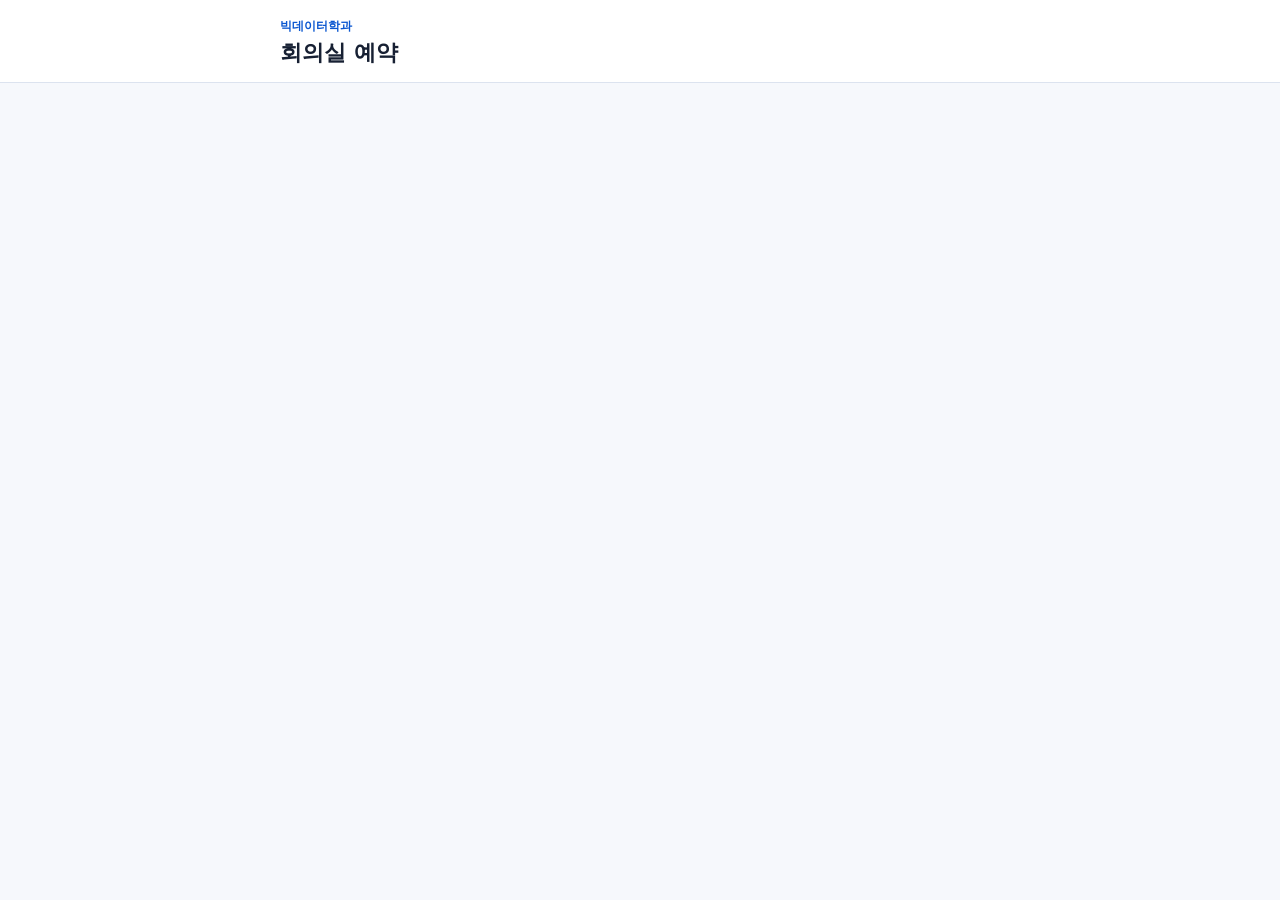
==== room.html @ 7491aed7 "Build GitHub Pages meeting room reservation app" ====
<!doctype html>
<html lang="ko"><head><meta charset="utf-8"><meta name="viewport" content="width=device-width,initial-scale=1,viewport-fit=cover"><meta name="theme-color" content="#0b57d0"><title>회의실 예약</title><link rel="stylesheet" href="css/style.css"></head><body><div id="app"></div><script type="module" src="js/app.js"></script></body></html>
---- css/style.css ----
:root{font-family:system-ui,-apple-system,"Noto Sans KR",sans-serif;color:#172033;background:#f6f8fc;--blue:#0b57d0;--line:#dce3ef;--muted:#6b7280}*{box-sizing:border-box}body{margin:0;background:#f6f8fc}button,input,select,textarea{font:inherit}button{cursor:pointer}.top{background:#fff;border-bottom:1px solid var(--line);position:sticky;top:0;z-index:2}.topin,.main,.navin{max-width:720px;margin:auto}.topin{padding:18px 20px 14px}.eyebrow{font-size:12px;color:var(--blue);font-weight:700}.brand{font-size:22px;font-weight:800;margin-top:3px}.main{padding:18px 16px 100px}.card{background:#fff;border:1px solid var(--line);border-radius:18px;padding:18px;margin-bottom:14px;box-shadow:0 3px 14px #1a4a7a0a}.hero{background:linear-gradient(135deg,#0b57d0,#4e8df7);color:#fff;border:0}.hero h1{margin:0 0 7px;font-size:24px}.hero p{margin:0;opacity:.9}.datebar{display:flex;gap:8px;overflow:auto;margin-bottom:14px}.datebtn,.roombtn{border:1px solid var(--line);background:#fff;border-radius:12px;padding:10px 12px;white-space:nowrap}.datebtn.active,.roombtn.active{background:#e8f0fe;border-color:#8ab4f8;color:var(--blue);font-weight:700}.roomgrid{display:grid;grid-template-columns:repeat(2,1fr);gap:10px}.roomcard{border:1px solid var(--line);border-radius:14px;padding:14px;background:#fff}.roomcard.primary{border:2px solid var(--blue)}.roomtitle{font-size:18px;font-weight:800}.tag{display:inline-block;font-size:12px;background:#eef3fb;color:#52657e;border-radius:999px;padding:4px 8px;margin-top:7px}.schedule{margin-top:12px}.slot{display:flex;gap:10px;border-top:1px solid #edf0f5;padding:11px 0}.slot:first-child{border-top:0}.time{width:92px;color:#596579;font-size:13px}.free{color:#188038;font-weight:700}.busy{color:#b3261e}.field{margin:12px 0}.field label{display:block;font-size:13px;font-weight:700;margin-bottom:6px}.field input,.field select,.field textarea{width:100%;border:1px solid #cbd5e1;border-radius:10px;padding:11px 12px;background:#fff}.field textarea{min-height:70px;resize:vertical}.twocol{display:grid;grid-template-columns:1fr 1fr;gap:10px}.primarybtn{width:100%;border:0;background:var(--blue);color:white;border-radius:12px;padding:13px;font-weight:800}.secondary{border:1px solid var(--line);background:#fff;border-radius:10px;padding:10px 12px}.notice{padding:12px;border-radius:10px;background:#fff8e1;color:#6b4e00;font-size:13px}.nav{position:fixed;bottom:0;left:0;right:0;background:#fff;border-top:1px solid var(--line);padding-bottom:env(safe-area-inset-bottom);z-index:3}.navin{display:grid;grid-template-columns:repeat(3,1fr)}.nav button{border:0;background:transparent;padding:12px 4px;color:#758195}.nav button.active{color:var(--blue);font-weight:800}.empty{color:var(--muted);padding:15px 0;text-align:center}.result{background:#edf7ed;border:1px solid #b7dfb9;border-radius:12px;padding:14px}.danger{color:#b3261e}.small{font-size:13px;color:var(--muted)}@media(min-width:700px){.main{padding-top:26px}.topin{padding-left:0;padding-right:0}}
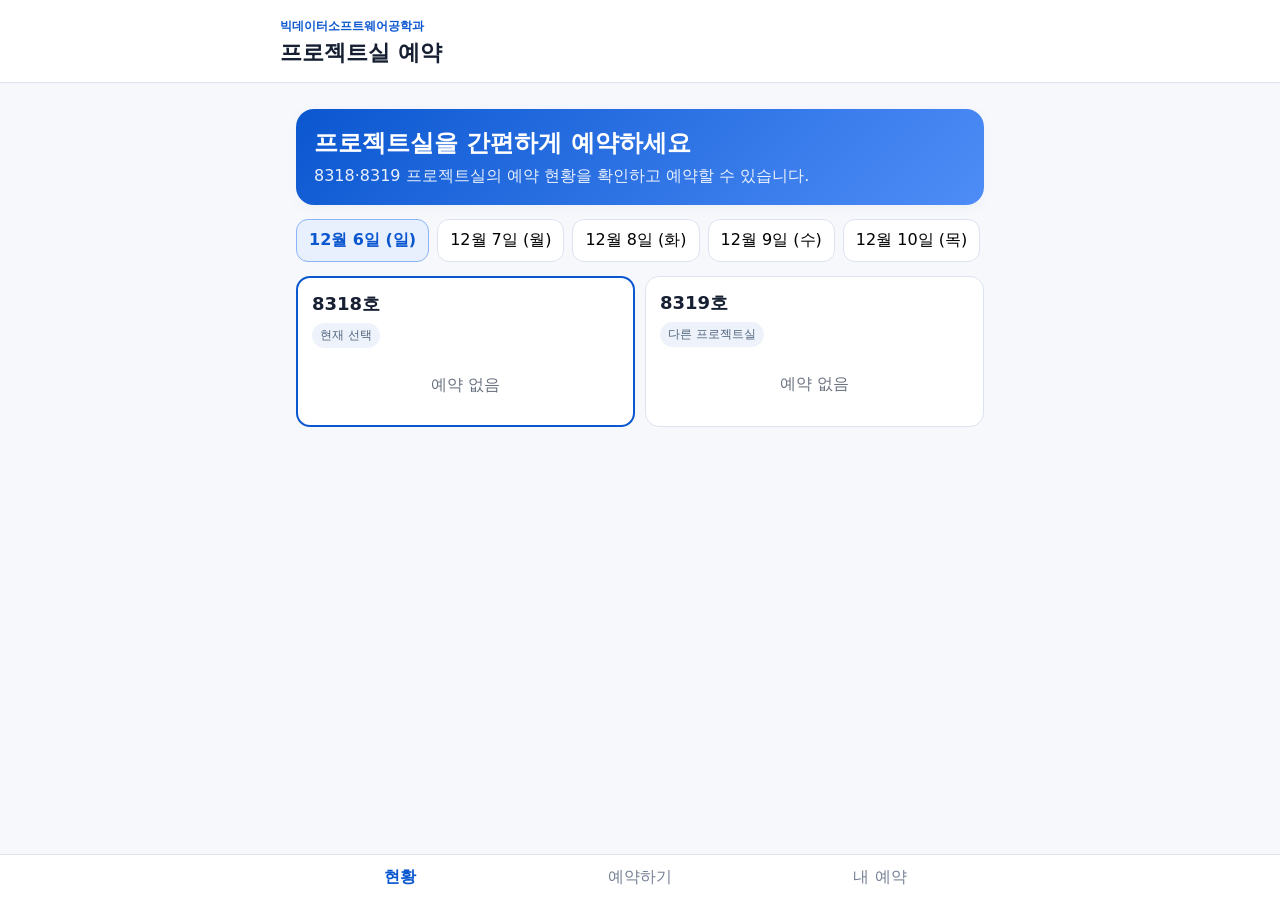
==== commit 738ff403: "Rename meeting rooms to project rooms" ====
--- a/room.html
+++ b/room.html
@@ -1,2 +1,2 @@
 <!doctype html>
-<html lang="ko"><head><meta charset="utf-8"><meta name="viewport" content="width=device-width,initial-scale=1,viewport-fit=cover"><meta name="theme-color" content="#0b57d0"><title>회의실 예약</title><link rel="stylesheet" href="css/style.css"></head><body><div id="app"></div><script type="module" src="js/app.js"></script></body></html>
+<html lang="ko"><head><meta charset="utf-8"><meta name="viewport" content="width=device-width,initial-scale=1,viewport-fit=cover"><meta name="theme-color" content="#0b57d0"><title>프로젝트실 예약</title><link rel="stylesheet" href="css/style.css"></head><body><div id="app"></div><script type="module" src="js/app.js"></script></body></html>
--- a/css/style.css
+++ b/css/style.css
@@ -1 +1,4 @@
 :root{font-family:system-ui,-apple-system,"Noto Sans KR",sans-serif;color:#172033;background:#f6f8fc;--blue:#0b57d0;--line:#dce3ef;--muted:#6b7280}*{box-sizing:border-box}body{margin:0;background:#f6f8fc}button,input,select,textarea{font:inherit}button{cursor:pointer}.top{background:#fff;border-bottom:1px solid var(--line);position:sticky;top:0;z-index:2}.topin,.main,.navin{max-width:720px;margin:auto}.topin{padding:18px 20px 14px}.eyebrow{font-size:12px;color:var(--blue);font-weight:700}.brand{font-size:22px;font-weight:800;margin-top:3px}.main{padding:18px 16px 100px}.card{background:#fff;border:1px solid var(--line);border-radius:18px;padding:18px;margin-bottom:14px;box-shadow:0 3px 14px #1a4a7a0a}.hero{background:linear-gradient(135deg,#0b57d0,#4e8df7);color:#fff;border:0}.hero h1{margin:0 0 7px;font-size:24px}.hero p{margin:0;opacity:.9}.datebar{display:flex;gap:8px;overflow:auto;margin-bottom:14px}.datebtn,.roombtn{border:1px solid var(--line);background:#fff;border-radius:12px;padding:10px 12px;white-space:nowrap}.datebtn.active,.roombtn.active{background:#e8f0fe;border-color:#8ab4f8;color:var(--blue);font-weight:700}.roomgrid{display:grid;grid-template-columns:repeat(2,1fr);gap:10px}.roomcard{border:1px solid var(--line);border-radius:14px;padding:14px;background:#fff}.roomcard.primary{border:2px solid var(--blue)}.roomtitle{font-size:18px;font-weight:800}.tag{display:inline-block;font-size:12px;background:#eef3fb;color:#52657e;border-radius:999px;padding:4px 8px;margin-top:7px}.schedule{margin-top:12px}.slot{display:flex;gap:10px;border-top:1px solid #edf0f5;padding:11px 0}.slot:first-child{border-top:0}.time{width:92px;color:#596579;font-size:13px}.free{color:#188038;font-weight:700}.busy{color:#b3261e}.field{margin:12px 0}.field label{display:block;font-size:13px;font-weight:700;margin-bottom:6px}.field input,.field select,.field textarea{width:100%;border:1px solid #cbd5e1;border-radius:10px;padding:11px 12px;background:#fff}.field textarea{min-height:70px;resize:vertical}.twocol{display:grid;grid-template-columns:1fr 1fr;gap:10px}.primarybtn{width:100%;border:0;background:var(--blue);color:white;border-radius:12px;padding:13px;font-weight:800}.secondary{border:1px solid var(--line);background:#fff;border-radius:10px;padding:10px 12px}.notice{padding:12px;border-radius:10px;background:#fff8e1;color:#6b4e00;font-size:13px}.nav{position:fixed;bottom:0;left:0;right:0;background:#fff;border-top:1px solid var(--line);padding-bottom:env(safe-area-inset-bottom);z-index:3}.navin{display:grid;grid-template-columns:repeat(3,1fr)}.nav button{border:0;background:transparent;padding:12px 4px;color:#758195}.nav button.active{color:var(--blue);font-weight:800}.empty{color:var(--muted);padding:15px 0;text-align:center}.result{background:#edf7ed;border:1px solid #b7dfb9;border-radius:12px;padding:14px}.danger{color:#b3261e}.small{font-size:13px;color:var(--muted)}@media(min-width:700px){.main{padding-top:26px}.topin{padding-left:0;padding-right:0}}
+:root{--room-card-cursor:pointer}
+.roomcard{cursor:var(--room-card-cursor);transition:transform .15s,box-shadow .15s}
+.roomcard:hover,.roomcard:focus-visible{transform:translateY(-2px);box-shadow:0 6px 18px #1a4a7a18;outline:none}
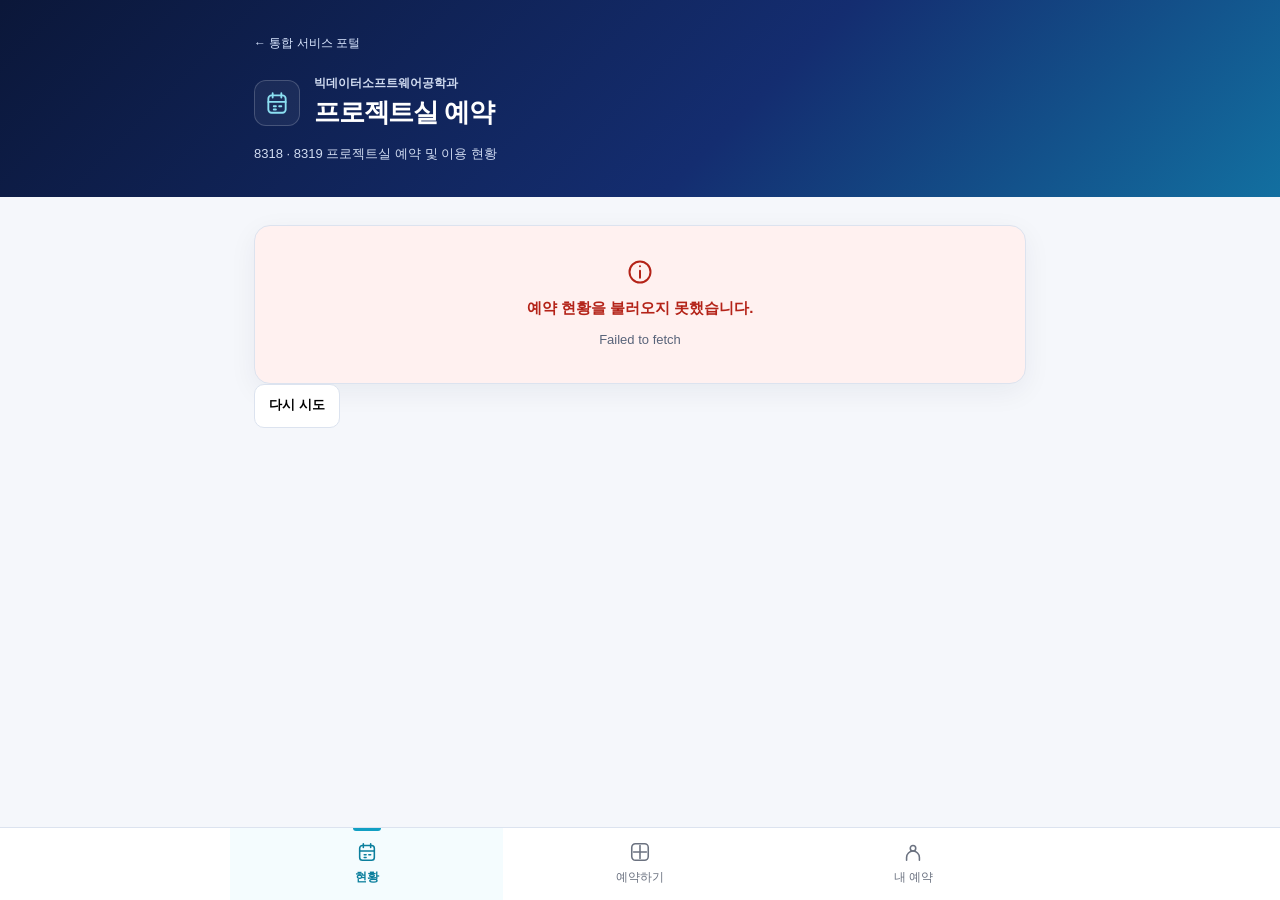
==== commit 26d5daad: "Unify Room design with department portal and Apply" ====
--- a/room.html
+++ b/room.html
@@ -1,2 +1,2 @@
 <!doctype html>
-<html lang="ko"><head><meta charset="utf-8"><meta name="viewport" content="width=device-width,initial-scale=1,viewport-fit=cover"><meta name="theme-color" content="#0b57d0"><title>프로젝트실 예약</title><link rel="stylesheet" href="css/style.css"></head><body><div id="app"></div><script type="module" src="js/app.js"></script></body></html>
+<html lang="ko"><head><meta charset="utf-8"><meta name="viewport" content="width=device-width,initial-scale=1,viewport-fit=cover"><meta name="theme-color" content="#0b1739"><title>프로젝트실 예약</title><link rel="stylesheet" href="css/style.css?v=20261003"></head><body><div id="app"></div><script type="module" src="js/app.js?v=20261003"></script></body></html>
--- a/css/style.css
+++ b/css/style.css
@@ -1,4 +1,150 @@
-:root{font-family:system-ui,-apple-system,"Noto Sans KR",sans-serif;color:#172033;background:#f6f8fc;--blue:#0b57d0;--line:#dce3ef;--muted:#6b7280}*{box-sizing:border-box}body{margin:0;background:#f6f8fc}button,input,select,textarea{font:inherit}button{cursor:pointer}.top{background:#fff;border-bottom:1px solid var(--line);position:sticky;top:0;z-index:2}.topin,.main,.navin{max-width:720px;margin:auto}.topin{padding:18px 20px 14px}.eyebrow{font-size:12px;color:var(--blue);font-weight:700}.brand{font-size:22px;font-weight:800;margin-top:3px}.main{padding:18px 16px 100px}.card{background:#fff;border:1px solid var(--line);border-radius:18px;padding:18px;margin-bottom:14px;box-shadow:0 3px 14px #1a4a7a0a}.hero{background:linear-gradient(135deg,#0b57d0,#4e8df7);color:#fff;border:0}.hero h1{margin:0 0 7px;font-size:24px}.hero p{margin:0;opacity:.9}.datebar{display:flex;gap:8px;overflow:auto;margin-bottom:14px}.datebtn,.roombtn{border:1px solid var(--line);background:#fff;border-radius:12px;padding:10px 12px;white-space:nowrap}.datebtn.active,.roombtn.active{background:#e8f0fe;border-color:#8ab4f8;color:var(--blue);font-weight:700}.roomgrid{display:grid;grid-template-columns:repeat(2,1fr);gap:10px}.roomcard{border:1px solid var(--line);border-radius:14px;padding:14px;background:#fff}.roomcard.primary{border:2px solid var(--blue)}.roomtitle{font-size:18px;font-weight:800}.tag{display:inline-block;font-size:12px;background:#eef3fb;color:#52657e;border-radius:999px;padding:4px 8px;margin-top:7px}.schedule{margin-top:12px}.slot{display:flex;gap:10px;border-top:1px solid #edf0f5;padding:11px 0}.slot:first-child{border-top:0}.time{width:92px;color:#596579;font-size:13px}.free{color:#188038;font-weight:700}.busy{color:#b3261e}.field{margin:12px 0}.field label{display:block;font-size:13px;font-weight:700;margin-bottom:6px}.field input,.field select,.field textarea{width:100%;border:1px solid #cbd5e1;border-radius:10px;padding:11px 12px;background:#fff}.field textarea{min-height:70px;resize:vertical}.twocol{display:grid;grid-template-columns:1fr 1fr;gap:10px}.primarybtn{width:100%;border:0;background:var(--blue);color:white;border-radius:12px;padding:13px;font-weight:800}.secondary{border:1px solid var(--line);background:#fff;border-radius:10px;padding:10px 12px}.notice{padding:12px;border-radius:10px;background:#fff8e1;color:#6b4e00;font-size:13px}.nav{position:fixed;bottom:0;left:0;right:0;background:#fff;border-top:1px solid var(--line);padding-bottom:env(safe-area-inset-bottom);z-index:3}.navin{display:grid;grid-template-columns:repeat(3,1fr)}.nav button{border:0;background:transparent;padding:12px 4px;color:#758195}.nav button.active{color:var(--blue);font-weight:800}.empty{color:var(--muted);padding:15px 0;text-align:center}.result{background:#edf7ed;border:1px solid #b7dfb9;border-radius:12px;padding:14px}.danger{color:#b3261e}.small{font-size:13px;color:var(--muted)}@media(min-width:700px){.main{padding-top:26px}.topin{padding-left:0;padding-right:0}}
-:root{--room-card-cursor:pointer}
-.roomcard{cursor:var(--room-card-cursor);transition:transform .15s,box-shadow .15s}
-.roomcard:hover,.roomcard:focus-visible{transform:translateY(-2px);box-shadow:0 6px 18px #1a4a7a18;outline:none}
+/* 1. Design Tokens */
+:root {
+  --color-primary: #142d70;
+  --color-primary-dark: #0b1739;
+  --color-room: #119fc3;
+  --color-room-dark: #0b7f9d;
+  --color-room-soft: #e9f8fb;
+  --color-accent: #1ba7d4;
+  --color-background: #f5f7fb;
+  --color-surface: #fff;
+  --color-border: #dce3ef;
+  --color-text: #111c35;
+  --color-text-secondary: #59647a;
+  --color-text-muted: #6b7280;
+  --color-success: #157347;
+  --color-success-soft: #edf8f2;
+  --color-danger: #b42318;
+  --color-danger-soft: #fff1f0;
+  --color-warning: #946200;
+  --color-warning-soft: #fff8e6;
+  --shadow: 0 8px 28px rgba(16,42,67,.06);
+  font-family: Pretendard, 'Noto Sans KR', -apple-system, BlinkMacSystemFont, 'Segoe UI', sans-serif;
+  color: var(--color-text);
+  background: var(--color-background);
+}
+/* 2. Reset */
+* { box-sizing: border-box; }
+body { margin: 0; font-size: 15px; line-height: 1.6; }
+button, input, select, textarea { font: inherit; }
+button, a { -webkit-tap-highlight-color: transparent; }
+button { cursor: pointer; }
+h1, h2, p { margin: 0; }
+h2 { font-size: 20px; line-height: 1.4; letter-spacing: -.04em; }
+svg { width: 22px; height: 22px; flex-shrink: 0; }
+/* 3. Layout */
+.topin, .main, .navin { max-width: 820px; margin: auto; }
+.main { padding: 22px 16px calc(108px + env(safe-area-inset-bottom)); }
+.card, .roomcard, .state-card { background: var(--color-surface); border: 1px solid var(--color-border); border-radius: 16px; box-shadow: var(--shadow); }
+.card { padding: 22px; margin-bottom: 18px; }
+.card > h2 { margin-bottom: 6px; }
+.section-heading { display: flex; justify-content: space-between; align-items: center; gap: 12px; margin: 24px 0 14px; }
+/* 4. Header */
+.top { background: linear-gradient(135deg,#0b1739 0%,#142d70 58%,#119fc3 130%); color: #fff; }
+.topin { padding: 18px 18px 28px; }
+.portal-link { display: inline-flex; align-items: center; min-height: 44px; color: #dae7ff; text-decoration: none; font-size: 12px; margin-bottom: 8px; }
+.portal-link:hover { color: #fff; }
+.brand-row { display: flex; gap: 14px; align-items: center; }
+.brand-icon { display: grid; place-items: center; width: 46px; height: 46px; border: 1px solid #ffffff30; border-radius: 12px; background: #ffffff0d; color: #8ce0f2; }
+.brand-icon svg { width: 26px; height: 26px; }
+.eyebrow { font-size: 12px; font-weight: 700; color: #d1dcf1; }
+.brand { font-size: 26px; font-weight: 800; letter-spacing: -.045em; line-height: 1.5; }
+.header-description { font-size: 13px; color: #d1dcf1; margin-top: 12px; }
+/* 5. Hero */
+.hero { background: #fff; border-left: 3px solid var(--color-room); padding: 20px; }
+.section-eyebrow { color: var(--color-room-dark); font-size: 11px; font-weight: 800; letter-spacing: .13em; margin-bottom: 7px; }
+.hero h2 { font-size: 21px; }
+.hero p { font-size: 14px; color: var(--color-text-secondary); margin-top: 8px; }
+.badges { display: flex; flex-wrap: wrap; gap: 7px; margin-top: 14px; }
+.badges span { font-size: 11px; font-weight: 700; background: var(--color-background); color: var(--color-text-secondary); border-radius: 6px; padding: 4px 8px; }
+/* 6. Date Selector */
+.datebar { display: flex; gap: 8px; overflow-x: auto; scrollbar-width: none; margin-bottom: 16px; padding: 3px 2px 6px; }
+.datebar::-webkit-scrollbar { display: none; }
+.datebtn, .roombtn { min-height: 48px; flex-shrink: 0; border: 1px solid var(--color-border); background: #fff; color: var(--color-text-secondary); border-radius: 11px; padding: 10px 14px; white-space: nowrap; font-size: 14px; }
+.datebtn.active, .roombtn.active { background: var(--color-room-soft); border-color: var(--color-room); color: var(--color-room-dark); font-weight: 800; box-shadow: inset 0 0 0 1px var(--color-room); }
+.datebtn small { display: block; font-size: 10px; }
+/* 7. Room Cards */
+.roomgrid { display: grid; grid-template-columns: minmax(0,1fr); gap: 14px; }
+.roomcard { width: 100%; text-align: left; padding: 20px; color: var(--color-text); min-width: 0; transition: border-color .15s, box-shadow .15s; }
+.roomcard.primary { border-color: var(--color-room); background: linear-gradient(#f4fcfe,#fff 100px); }
+.roomcard:hover { border-color: var(--color-room); box-shadow: 0 8px 28px #119fc319; }
+.roomtitle { display: flex; align-items: center; gap: 12px; font-size: 26px; font-weight: 800; line-height: 1.2; }
+.roomtitle svg { color: var(--color-room-dark); width: 26px; height: 26px; }
+.roomtitle small { display: block; font-size: 12px; font-weight: 600; color: var(--color-text-secondary); margin-top: 5px; }
+.tag { display: inline-block; font-size: 11px; font-weight: 700; background: var(--color-background); color: var(--color-text-secondary); border-radius: 6px; padding: 4px 8px; margin-top: 12px; }
+.primary .tag { background: var(--color-room-soft); color: var(--color-room-dark); }
+/* 8. Schedule */
+.schedule { margin-top: 16px; }
+.slot { display: grid; grid-template-columns: 108px minmax(0,1fr); align-items: start; gap: 12px; border-top: 1px solid var(--color-border); padding: 14px 0; }
+.time { font-size: 13px; color: var(--color-text-secondary); white-space: nowrap; font-variant-numeric: tabular-nums; }
+.reservation-name { font-size: 15px; font-weight: 750; overflow-wrap: anywhere; }
+.purpose { display: block; font-size: 12px; font-weight: 400; color: var(--color-text-secondary); margin-top: 3px; overflow-wrap: anywhere; }
+.free { color: var(--color-success); }
+.busy { color: var(--color-text-secondary); }
+/* 9. Forms */
+.field { margin: 18px 0; min-width: 0; }
+.field label { display: block; font-size: 13px; font-weight: 750; margin-bottom: 7px; }
+.field input, .field select, .field textarea { display: block; width: 100%; min-width: 0; min-height: 52px; border: 1px solid var(--color-border); border-radius: 10px; padding: 12px; background: #fff; color: var(--color-text); font-size: 16px; }
+.field textarea { min-height: 92px; resize: vertical; }
+.field input::placeholder, .field textarea::placeholder { color: var(--color-text-muted); }
+.field .datebar { margin: 0; }
+.roombtn { flex: 1; }
+.twocol { display: grid; grid-template-columns: minmax(0,1fr); gap: 0; }
+label.small { display: flex; align-items: center; gap: 9px; min-height: 44px; }
+input[type=checkbox] { width: 20px; height: 20px; accent-color: var(--color-primary); }
+form > p { margin-top: 16px; }
+/* 10. Buttons */
+.primarybtn { width: 100%; min-height: 52px; border: 0; background: var(--color-primary); color: #fff; border-radius: 10px; padding: 12px 16px; font-weight: 750; }
+.primarybtn:hover { background: var(--color-primary-dark); }
+button:disabled { opacity: .55; cursor: wait; }
+.secondary { min-height: 44px; border: 1px solid var(--color-border); background: #fff; border-radius: 10px; padding: 10px 14px; font-size: 13px; font-weight: 700; }
+.secondary.danger { color: var(--color-danger); border-color: #e8b9b5; }
+.secondary.danger:hover { background: var(--color-danger-soft); }
+/* 11. States */
+.state-card { text-align: center; padding: 32px 20px; display: grid; justify-items: center; gap: 10px; }
+.state-card svg { color: var(--color-room-dark); width: 28px; height: 28px; }
+.state-card p { font-size: 13px; color: var(--color-text-secondary); }
+.state-card.error { background: var(--color-danger-soft); color: var(--color-danger); }
+.state-card.error svg { color: var(--color-danger); }
+.empty { text-align: center; padding: 24px 0; color: var(--color-text-secondary); }
+.empty strong, .empty span { display: block; font-size: 13px; }
+.empty span { font-size: 12px; margin-top: 4px; }
+.spinner { width: 26px; height: 26px; border: 3px solid var(--color-border); border-top-color: var(--color-room-dark); border-radius: 50%; animation: spin .8s linear infinite; }
+@keyframes spin { to { transform: rotate(360deg); } }
+.result { background: var(--color-success-soft); border: 1px solid #b7dfc7; border-radius: 12px; padding: 18px; color: var(--color-success); }
+.result p { margin-top: 8px; overflow-wrap: anywhere; }
+.danger { color: var(--color-danger); }
+.small { font-size: 13px; color: var(--color-text-secondary); }
+#bookResult, #mineResult { margin-top: 18px; }
+#mineResult .card { box-shadow: none; padding: 18px; }
+#mineResult p { margin: 10px 0; overflow-wrap: anywhere; }
+/* 12. Notices */
+.notice { display: flex; gap: 12px; background: #edf2fa; border-radius: 12px; padding: 16px; margin-top: 18px; color: var(--color-primary); }
+.notice strong { font-size: 13px; }
+.notice p { font-size: 12px; color: var(--color-text-secondary); margin-top: 4px; }
+/* 13. Bottom Navigation */
+.nav { position: fixed; bottom: 0; left: 0; right: 0; background: #fff; border-top: 1px solid var(--color-border); padding-bottom: env(safe-area-inset-bottom); z-index: 3; }
+.navin { display: grid; grid-template-columns: repeat(3,minmax(0,1fr)); }
+.nav button { position: relative; display: flex; flex-direction: column; align-items: center; justify-content: center; gap: 5px; min-height: 72px; border: 0; background: transparent; color: var(--color-text-muted); padding: 10px 4px; font-size: 12px; }
+.nav button.active { color: var(--color-room-dark); font-weight: 800; background: #f4fcfe; }
+.nav button.active::before { content: ''; position: absolute; top: 0; width: 28px; height: 3px; background: var(--color-room); border-radius: 0 0 3px 3px; }
+/* 14. Responsive */
+@media (min-width: 700px) {
+  .topin { padding: 22px 24px 32px; }
+  .main { padding: 28px 24px 110px; }
+  .roomgrid, .twocol { grid-template-columns: repeat(2,minmax(0,1fr)); }
+  .twocol { gap: 16px; }
+  .card { padding: 28px; }
+}
+@media (max-width: 359px) {
+  .main { padding-left: 16px; padding-right: 16px; }
+  .card, .roomcard { padding: 16px; }
+  .slot { grid-template-columns: 1fr; gap: 5px; }
+  .brand { font-size: 23px; }
+  .hero h2 { font-size: 19px; }
+}
+/* 15. Accessibility */
+:focus-visible { outline: 3px solid var(--color-room-dark); outline-offset: 3px; }
+.skip-link { position: absolute; top: -60px; left: 16px; background: #fff; color: var(--color-primary); padding: 10px 16px; z-index: 5; }
+.skip-link:focus { top: 8px; }
+@media (prefers-reduced-motion: reduce) { *, *::before, *::after { animation: none !important; transition: none !important; scroll-behavior: auto !important; } }
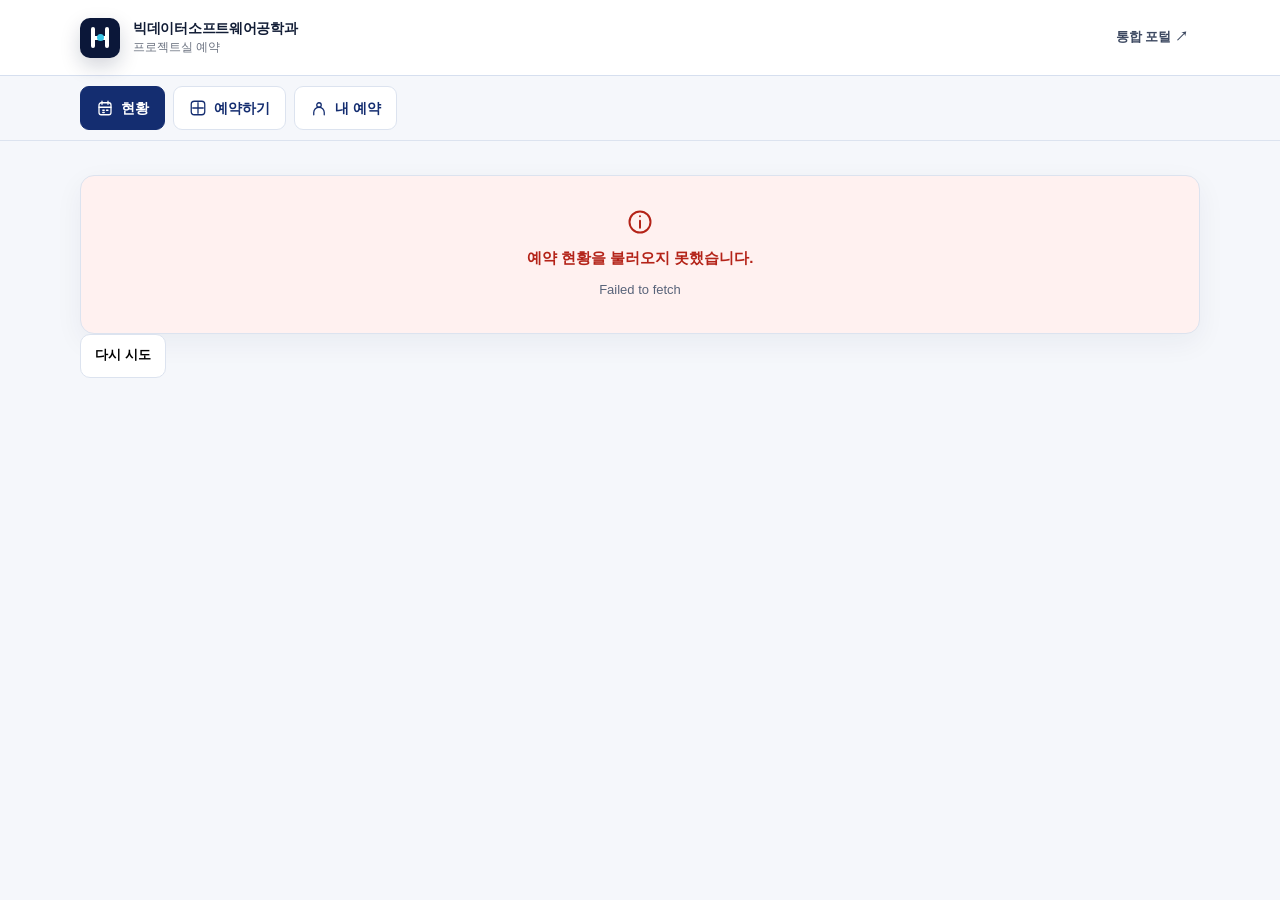
==== commit 930be9ab: "Load portal-aligned room design" ====
--- a/room.html
+++ b/room.html
@@ -1,2 +1,3 @@
 <!doctype html>
-<html lang="ko"><head><meta charset="utf-8"><meta name="viewport" content="width=device-width,initial-scale=1,viewport-fit=cover"><meta name="theme-color" content="#0b1739"><title>프로젝트실 예약</title><link rel="stylesheet" href="css/style.css?v=20261003"></head><body><div id="app"></div><script type="module" src="js/app.js?v=20261003"></script></body></html>
+<html lang="ko"><head><meta charset="utf-8"><meta name="viewport" content="width=device-width,initial-scale=1,viewport-fit=cover">
+  <meta name="robots" content="noindex, nofollow, noarchive"><meta name="theme-color" content="#0b1739"><title>프로젝트실 예약</title><link rel="stylesheet" href="css/style.css?v=20261005-portal"></head><body><div id="app"></div><script type="module" src="js/app.js?v=20261005-portal"></script></body></html>
--- a/css/style.css
+++ b/css/style.css
@@ -148,3 +148,189 @@
 .skip-link { position: absolute; top: -60px; left: 16px; background: #fff; color: var(--color-primary); padding: 10px 16px; z-index: 5; }
 .skip-link:focus { top: 8px; }
 @media (prefers-reduced-motion: reduce) { *, *::before, *::after { animation: none !important; transition: none !important; scroll-behavior: auto !important; } }
+
+
+/* 2026-10-05 Portal-aligned standalone service shell */
+:root{
+  --color-primary:#142d70;
+  --color-primary-dark:#0b1739;
+  --color-room:#119fc3;
+  --color-room-dark:#0b7f9d;
+  --color-room-soft:#edf9fc;
+  --color-background:#f5f7fb;
+  --color-border:#dce3ef;
+  --color-text:#111c35;
+  --color-text-secondary:#59647a;
+  --shadow:0 9px 28px rgba(17,36,77,.055);
+}
+body{background:var(--color-background);color:var(--color-text)}
+.top{
+  position:sticky;
+  top:0;
+  z-index:100;
+  height:76px;
+  color:var(--color-text);
+  background:rgba(255,255,255,.94);
+  border-bottom:1px solid rgba(210,220,238,.9);
+  backdrop-filter:blur(16px);
+}
+.topin{
+  display:flex;
+  align-items:center;
+  justify-content:space-between;
+  gap:24px;
+  width:min(calc(100% - 40px),1120px);
+  max-width:none;
+  height:100%;
+  padding:0;
+}
+.service-brand{display:flex;align-items:center;gap:13px;min-width:0;color:inherit;text-decoration:none}
+.portal-mark{
+  position:relative;
+  width:40px;
+  height:40px;
+  flex:0 0 40px;
+  border-radius:10px;
+  background:var(--color-primary-dark);
+  box-shadow:0 8px 20px rgba(11,23,57,.18);
+}
+.portal-mark::before,.portal-mark::after{content:"";position:absolute;background:#fff;border-radius:2px}
+.portal-mark::before{width:4px;height:21px;left:11px;top:9px;box-shadow:14px 0 #fff}
+.portal-mark::after{width:18px;height:4px;left:11px;top:18px}
+.portal-mark span{position:absolute;z-index:2;width:7px;height:7px;left:17px;top:16px;border-radius:50%;background:#39c6e8}
+.service-brand-copy{display:grid;line-height:1.25}
+.service-brand-copy strong{font-size:14px;letter-spacing:-.02em}
+.service-brand-copy small{margin-top:3px;color:var(--color-text-muted);font-size:12px}
+.top-actions{display:flex;align-items:center;gap:10px}
+.portal-link{
+  display:inline-flex;
+  align-items:center;
+  min-height:44px;
+  margin:0;
+  padding:8px 12px;
+  border-radius:9px;
+  color:#3d4961;
+  text-decoration:none;
+  font-size:13px;
+  font-weight:700;
+}
+.portal-link:hover{color:var(--color-primary);background:#f1f5fb}
+.main{
+  width:min(calc(100% - 40px),1120px);
+  max-width:none;
+  padding:34px 0 72px;
+}
+.nav{
+  position:sticky;
+  top:76px;
+  z-index:80;
+  border-top:0;
+  border-bottom:1px solid var(--color-border);
+  background:rgba(245,247,251,.96);
+  padding:10px 0;
+  backdrop-filter:blur(12px);
+}
+.navin{
+  width:min(calc(100% - 40px),1120px);
+  max-width:none;
+  display:flex;
+  gap:8px;
+}
+.nav button{
+  flex:0 0 auto;
+  min-height:44px;
+  padding:9px 15px;
+  flex-direction:row;
+  gap:7px;
+  border:1px solid var(--color-border);
+  border-radius:9px;
+  background:#fff;
+  color:var(--color-primary);
+  font-size:14px;
+  font-weight:700;
+}
+.nav button svg{width:18px;height:18px}
+.nav button.active{
+  color:#fff;
+  border-color:var(--color-primary);
+  background:var(--color-primary);
+}
+.nav button.active::before{display:none}
+.card,.roomcard,.state-card{
+  border-radius:14px;
+  box-shadow:var(--shadow);
+}
+.hero{
+  padding:28px 30px;
+  border-left:0;
+  border:1px solid var(--color-border);
+  background:linear-gradient(135deg,#fff,#f7fbff);
+}
+.section-eyebrow{color:var(--color-primary);font-size:12px}
+.hero h2{font-size:28px;letter-spacing:-.04em}
+.hero p{max-width:680px;font-size:15px;line-height:1.75}
+.badges span{border:1px solid #d7e0ed;background:#f8fafe;color:#516077}
+.section-heading{margin-top:30px}
+.roomgrid{grid-template-columns:repeat(2,minmax(0,1fr));gap:16px}
+.roomcard{padding:24px}
+.roomcard.primary{border-color:#94cfe0;background:linear-gradient(145deg,#f4fcfe,#fff 58%)}
+.primarybtn{background:var(--color-primary-dark);box-shadow:0 10px 22px rgba(11,23,57,.16)}
+.primarybtn:hover{background:var(--color-primary)}
+.notice{border:1px solid #d8e3f3;background:#f3f7fd}
+.field input:focus,.field select:focus,.field textarea:focus{
+  border-color:var(--color-primary);
+  outline:3px solid rgba(20,45,112,.1);
+  outline-offset:0;
+}
+
+@media(max-width:899px){
+  .top{height:64px}
+  .topin{width:calc(100% - 24px)}
+  .service-brand-copy strong{font-size:13px}
+  .service-brand-copy small{font-size:11px}
+  .portal-link{padding:7px 8px;font-size:12px}
+  .main{
+    width:min(calc(100% - 24px),820px);
+    padding:22px 0 calc(104px + env(safe-area-inset-bottom));
+  }
+  .nav{
+    position:fixed;
+    top:auto;
+    right:0;
+    bottom:0;
+    left:0;
+    z-index:110;
+    padding:0 0 env(safe-area-inset-bottom);
+    border-top:1px solid var(--color-border);
+    border-bottom:0;
+    background:rgba(255,255,255,.97);
+  }
+  .navin{
+    width:100%;
+    max-width:820px;
+    display:grid;
+    grid-template-columns:repeat(3,minmax(0,1fr));
+    gap:0;
+  }
+  .nav button{
+    min-height:68px;
+    padding:8px 4px;
+    flex-direction:column;
+    gap:4px;
+    border:0;
+    border-radius:0;
+    background:transparent;
+    color:var(--color-text-muted);
+    font-size:12px;
+  }
+  .nav button.active{color:var(--color-primary);background:#f1f5fb}
+  .hero{padding:22px}
+  .hero h2{font-size:23px}
+  .roomgrid{grid-template-columns:1fr}
+}
+@media(max-width:420px){
+  .service-brand-copy strong{max-width:170px;white-space:nowrap;overflow:hidden;text-overflow:ellipsis}
+  .top-actions .portal-link{font-size:0}
+  .top-actions .portal-link::after{content:"포털 ↗";font-size:12px}
+  .hero h2{font-size:21px}
+}
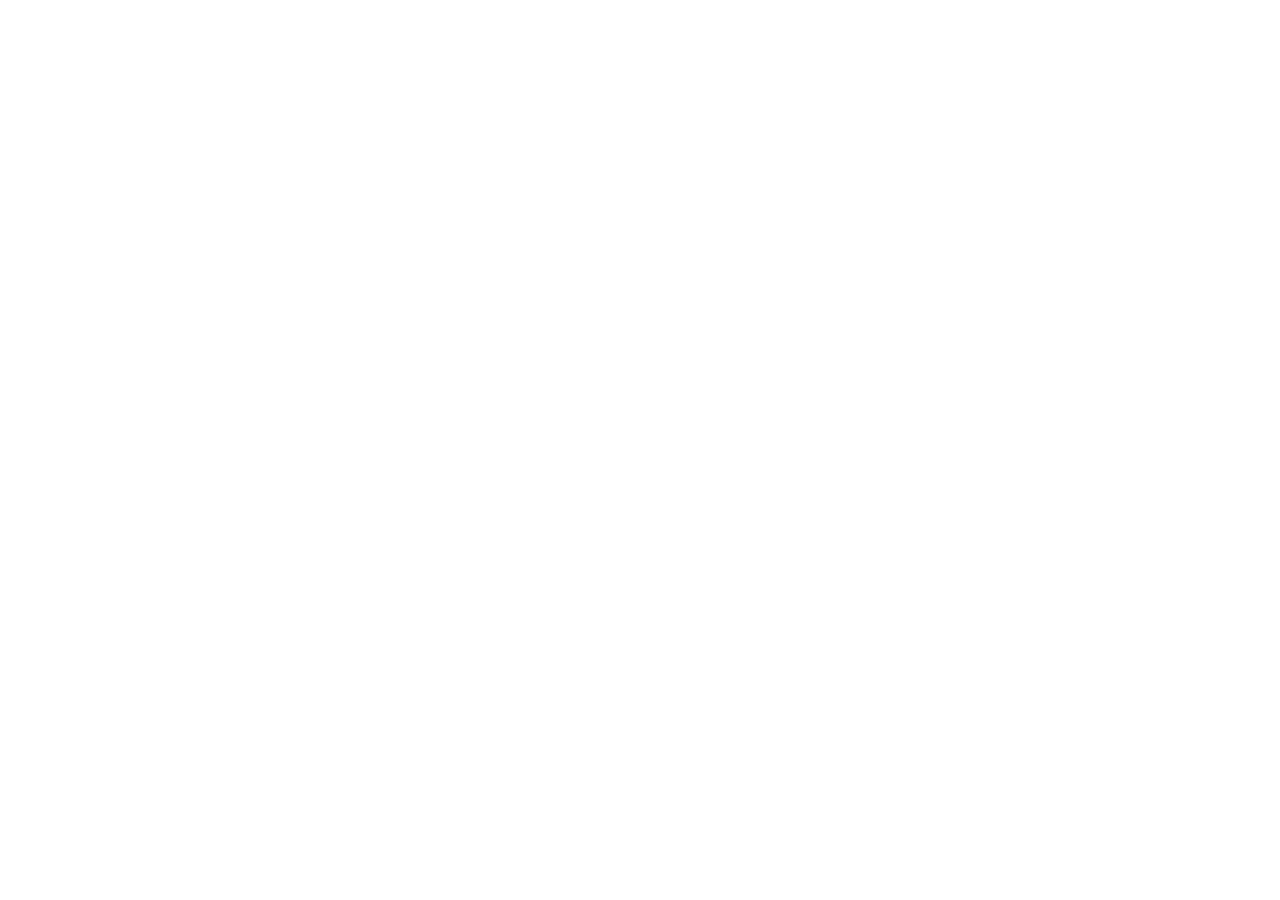
==== commit bc8b197c: "Redirect existing 8318 and 8319 QR codes to authenticated portal room booking" ====
--- a/room.html
+++ b/room.html
@@ -1,3 +1,29 @@
 <!doctype html>
-<html lang="ko"><head><meta charset="utf-8"><meta name="viewport" content="width=device-width,initial-scale=1,viewport-fit=cover">
-  <meta name="robots" content="noindex, nofollow, noarchive"><meta name="theme-color" content="#0b1739"><title>프로젝트실 예약</title><link rel="stylesheet" href="css/style.css?v=20261005-portal"></head><body><div id="app"></div><script type="module" src="js/app.js?v=20261005-portal"></script></body></html>
+<html lang="ko">
+<head>
+<meta charset="utf-8">
+<meta name="viewport" content="width=device-width,initial-scale=1,viewport-fit=cover">
+<meta name="robots" content="noindex,nofollow">
+<meta name="theme-color" content="#0b1739">
+<meta http-equiv="refresh" content="1;url=https://portal.k-bigdata.kr/room.html">
+<title>프로젝트실 예약 · 통합 포털로 이동</title>
+<style>
+body{box-sizing:border-box;min-height:100vh;margin:0;padding:24px;display:grid;place-items:center;background:#f4f7fc;color:#243c58;font:16px/1.8 system-ui,-apple-system,'Segoe UI',sans-serif}
+main{max-width:550px;width:100%;box-sizing:border-box;text-align:center;border:1px solid #dce5ee;background:#fff;padding:35px 27px;border-radius:15px}
+h1{font-size:clamp(1.4rem,4.5vw,1.8rem);color:#163b62;margin-top:0}
+a{color:#174b88;font-weight:750}
+</style>
+<script>
+(()=>{'use strict';
+ const next=new URL('https://portal.k-bigdata.kr/room.html');
+ const room=new URL(location.href).searchParams.get('room');
+ if(room==='8318'||room==='8319')next.searchParams.set('room',room);
+ location.replace(next.href);
+})();
+</script>
+</head>
+<body><main>
+<h1>프로젝트실 예약이 통합 포털로 이전되었습니다</h1>
+<p>8318호·8319호 예약은 포털 로그인 후 이용할 수 있습니다.</p>
+<p><a href="https://portal.k-bigdata.kr/room.html">통합 포털의 프로젝트실 예약으로 이동</a></p>
+</main></body></html>
